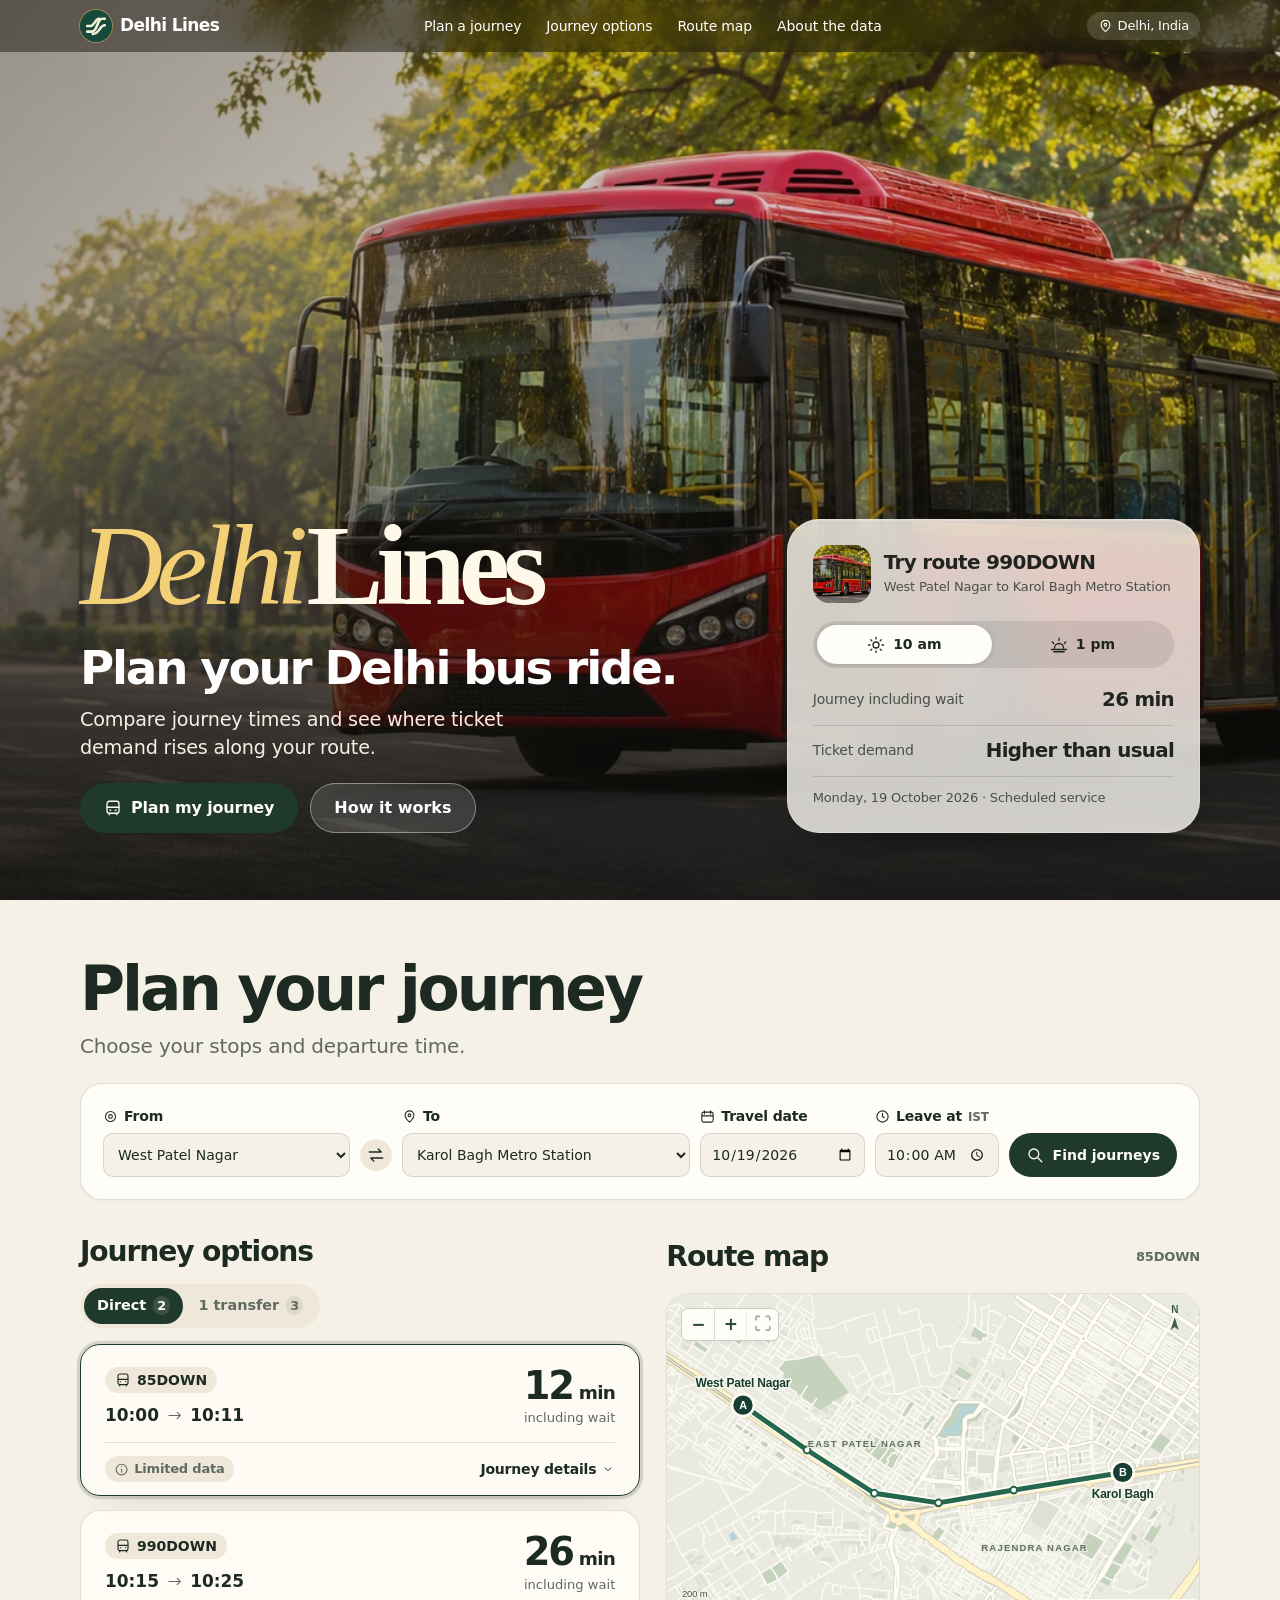
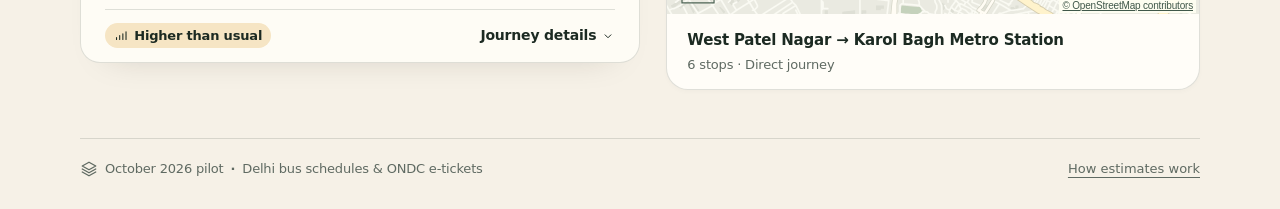
==== index.html @ 76fb63d9 "Add Delhi Lines bus journey planner and ticket-demand pilot" ====
<!doctype html>
<html lang="en">
<head>
  <meta charset="utf-8">
  <meta name="viewport" content="width=device-width,initial-scale=1">
  <meta name="theme-color" content="#1f3a2b">
  <title>Delhi Lines · Bus journey planner</title>
  <link rel="icon" href="mark.svg" type="image/svg+xml">
  <link rel="stylesheet" href="style.css">
  <link rel="stylesheet" href="journeys.css">
</head>
<body>
  <a class="skip" href="#search">Skip to journey search</a>
  <header class="masthead"><div class="shell mast-inner">
    <a class="brand" href="#top" aria-label="Delhi Lines home"><img src="mark.svg" alt="">Delhi Lines</a>
    <nav aria-label="Main navigation"><a href="#search">Plan a journey</a><a href="#options">Journey options</a><a href="#map-title">Route map</a><button type="button" class="plain" data-about>About the data</button></nav>
    <span class="location"><i data-icon="pin"></i>Delhi, India</span>
  </div></header>
  <main id="top">
    <section class="hero" aria-labelledby="title">
      <img class="hero-photo" src="delhi-avenue.webp" alt="" fetchpriority="high">
      <div class="shell hero-grid">
        <div class="hero-copy">
          <h1 id="title" aria-label="Delhi Lines"><em>Delhi</em><span>Lines</span></h1>
          <h2>Plan your Delhi bus ride.</h2>
          <p>Compare journey times and see where ticket demand rises along your route.</p>
          <div class="hero-actions"><a class="button primary" href="#search"><i data-icon="bus"></i>Plan my journey</a><button class="button ghost" type="button" data-about>How it works</button></div>
        </div>
        <aside class="demo-card" aria-labelledby="demo-title">
          <div class="demo-head"><img src="delhi-avenue.webp" alt=""><div><h2 id="demo-title">Try route 990DOWN</h2><p>West Patel Nagar to Karol Bagh Metro Station</p></div></div>
          <div class="presets" role="group" aria-label="Example departure time"><button type="button" data-demo="10:00"><i data-icon="sun"></i>10 am</button><button type="button" data-demo="13:00"><i data-icon="afternoon"></i>1 pm</button></div>
          <div aria-live="polite" aria-atomic="true"><dl class="demo-metrics"><div><dt>Journey including wait</dt><dd id="demo-duration"></dd></div><div><dt>Ticket demand</dt><dd id="demo-demand"></dd></div></dl>
          <p class="demo-note">Monday, 19 October 2026 · Scheduled service</p></div>
        </aside>
      </div>
    </section>
    <div class="shell planner-body">
    <section aria-labelledby="plan-title" class="plan-section" id="search">
    <h2 id="plan-title" class="display">Plan your journey</h2>
    <p class="section-lede">Choose your stops and departure time.</p>
    <form id="journey-search">
      <div class="form-row">
        <label class="control"><span><i data-icon="origin"></i>From</span><select id="origin"></select></label>
        <button id="swap" type="button" class="swap" title="Swap stops" aria-label="Swap stops"><i data-icon="swap"></i></button>
        <label class="control"><span><i data-icon="pin"></i>To</span><select id="dest"></select></label>
        <label class="control date"><span><i data-icon="calendar"></i>Travel date</span><input id="day" type="date" value="2026-10-19" required></label>
        <label class="control time"><span><i data-icon="clock"></i>Leave at <small>IST</small></span><input id="when" type="time" value="10:00" required></label>
        <button class="find" type="submit"><i data-icon="search"></i>Find journeys</button>
      </div>

    </form>
    <p id="error" role="alert" hidden></p>
    </section>
    <div class="workspace" id="options">
      <section id="results" aria-label="Journey options"></section>
      <aside class="map-section" aria-labelledby="map-title">
        <div class="panel-heading"><h2 id="map-title">Route map</h2><span class="map-tag" id="map-tag"></span></div>
        <div class="map-frame"><div id="map"></div>
          <div class="map-meta" id="map-meta"></div>
        </div>
      </aside>
    </div>
    <footer><span><i data-icon="layers"></i> October 2026 pilot <b>·</b> Delhi bus schedules &amp; ONDC e-tickets</span><button class="plain" type="button" data-about>How estimates work</button></footer>
    </div>
  </main>
  <dialog id="about" aria-labelledby="about-title"><div class="dialog-head"><h2 id="about-title">About the data</h2><button autofocus type="button" class="close" aria-label="Close" id="close"><i data-icon="close"></i></button></div>
    <h3>Scheduled journey times</h3><p>This pilot covers Delhi routes 85 and 990 in both directions. Times come from an archived timetable and include the wait after your chosen departure time. Actual bus arrivals can vary.</p>
    <h3>How to read ticket demand</h3><p>Each label compares a route segment with its usual weekday or weekend demand. Estimates use ONDC e-tickets from October 1–24, 2026, grouped into half-hour periods. Seat availability is unknown.</p>
    <h3>Where coverage is limited</h3><p>Only 6.65% of training tickets on these routes matched a single route pattern. A journey shows “Limited data” when any segment lacks enough observations. In the held-out week, 45% of supported weekday estimates kept the same label.</p>
  </dialog>
  <script src="data.js"></script><script src="planner.js"></script><script src="map.js"></script><script src="journeys.js"></script><script src="interface.js"></script>
</body>
</html>
---- style.css ----
:root {
  color-scheme: light dark;
  --ground:#f6f1e7; --surface:#fffdf8; --surface-2:#efe8da;
  --ink:#1c2a22; --muted:#5f6a62; --line:rgba(28,42,34,.14);
  --action:#1f3a2b; --action-ink:#fffdf8; --focus:#996609; --gold:#e3b04b;
  --glass:rgba(255,253,248,.79); --glass-text:#20241e; --glass-muted:#475146;
  --sans:-apple-system,BlinkMacSystemFont,"Segoe UI",system-ui,Arial,sans-serif;
  --serif:"Iowan Old Style","Palatino Linotype",Palatino,Georgia,serif;
  --ease:cubic-bezier(.22,1,.36,1);
}
@media(prefers-color-scheme:dark) {
  :root{--ground:#15130f;--surface:#1e1b16;--surface-2:#29251e;--ink:#f3ede1;--muted:#b8b0a2;--line:rgba(243,237,225,.17);--action:#e3b04b;--action-ink:#20190e;--focus:#efc977;--glass:rgba(30,27,22,.79);--glass-text:#fff7e9;--glass-muted:#dad3c5}
}
*,*::before,*::after{box-sizing:border-box}
html{scroll-padding-top:72px;-webkit-text-size-adjust:100%}
body{margin:0;background:var(--ground);color:var(--ink);font:17px/1.5 var(--sans);letter-spacing:-.011em;-webkit-font-smoothing:antialiased}
button,input,select{font:inherit;color:inherit}button,select,summary{cursor:pointer}button,a,input,select,summary{touch-action:manipulation}
:focus-visible{outline:3px solid var(--focus);outline-offset:4px}::selection{background:#e3b04b;color:#211c13}
.shell{width:min(100% - clamp(32px,8vw,80px),1120px);margin-inline:auto}
.ui-icon{width:18px;height:18px;display:inline-block;vertical-align:middle;flex:none;stroke:currentColor;stroke-width:1.7;stroke-linecap:round;stroke-linejoin:round;fill:none}
.masthead{position:fixed;inset:0 0 auto;z-index:10;color:#fff;background:rgba(18,17,13,.46);backdrop-filter:saturate(1.2) blur(18px);transition:background-color .25s,color .25s}
.masthead.on-paper{background:color-mix(in srgb,var(--ground) 92%,transparent);color:var(--ink);box-shadow:0 1px 0 var(--line)}
.mast-inner,.brand,.masthead nav,.location,.hero-actions,.button,.demo-head,.presets,.presets button,.control>span,.find,.map-tag,footer{display:flex;align-items:center}
.mast-inner{min-height:52px;gap:30px}.brand{gap:8px;font-size:17px;font-weight:680;color:inherit;text-decoration:none;letter-spacing:-.035em;white-space:nowrap}.brand img{width:32px;height:32px;border-radius:50%;box-shadow:0 0 0 1px #e3b04b80}
.masthead nav{margin:auto;gap:25px}.masthead nav a,.masthead nav button{color:inherit;font-size:14px;font-weight:500;text-decoration:none}.masthead nav a:hover,.plain:hover{text-decoration:underline;text-underline-offset:4px}
.plain{background:none;border:0;padding:0}.location{gap:5px;border-radius:999px;background:#ffffff25;padding:4px 11px;font-size:13px}.on-paper .location{background:var(--surface-2)}.location svg{width:15px}
.hero{position:relative;isolation:isolate;min-height:max(640px,100svh);display:grid;align-items:end;overflow:hidden;background:#3c3831;color:#fff}
.hero-photo,.hero::after{position:absolute;inset:0;width:100%;height:100%;z-index:-2}.hero-photo{object-fit:cover;object-position:54% 44%}
.hero::after{content:"";z-index:-1;background:linear-gradient(0deg,rgba(12,14,12,.86) 0%,rgba(15,15,12,.56) 28%,rgba(13,15,12,.09) 67%,rgba(12,13,10,.19)),linear-gradient(90deg,rgba(19,19,16,.3),transparent 68%)}
.hero-grid{display:grid;grid-template-columns:minmax(0,1.4fr) minmax(330px,.9fr);align-items:end;gap:clamp(30px,5vw,76px);padding:112px 0 clamp(44px,7.4vh,80px)}
.hero-copy h1{margin:0 0 .18em;font-size:clamp(76px,9vw,144px);font-family:var(--serif);line-height:1;letter-spacing:-.06em;font-weight:700;color:#fff9e9;text-shadow:0 4px 24px #17150f44}
.hero-copy h1 em{color:#f3cf75;font-weight:400;margin-right:.045em}.hero-copy h2{margin:0;font-size:clamp(32px,3.65vw,58px);line-height:1.03;letter-spacing:-.047em;font-weight:640;text-wrap:balance}
.hero-copy p{max-width:38ch;margin:14px 0 22px;font-size:clamp(17px,1.5vw,22px);color:#f5f0e6;line-height:1.45}
.hero-actions{gap:12px;flex-wrap:wrap}.button,.find{border-radius:999px;justify-content:center;gap:9px;text-decoration:none;font-size:16px;font-weight:590;min-height:50px;padding:12px 24px;border:0}
.primary,.find{background:var(--action);color:var(--action-ink)}.primary:hover,.find:hover{filter:brightness(1.12)}.ghost{background:#ffffff22;color:#fff;box-shadow:inset 0 0 0 1px #ffffff65;backdrop-filter:blur(16px)}.ghost:hover{background:#ffffff35}.hero :focus-visible,.masthead:not(.on-paper) :focus-visible{outline-color:#f6cf71}
.demo-card{color:var(--glass-text);padding:25px;border-radius:32px;background:var(--glass);border:1px solid #ffffff47;backdrop-filter:saturate(1.4) blur(24px);box-shadow:inset 0 1px 0 #ffffff35,0 20px 50px -35px #000}
.demo-head{gap:13px}.demo-head img{width:58px;height:58px;object-fit:cover;object-position:72% 50%;border-radius:16px}.demo-head h2{font-size:20px;line-height:1.1;letter-spacing:-.035em;margin:0}.demo-head p,.demo-note{font-size:13px;color:var(--glass-muted);line-height:1.45}.demo-head p{margin:5px 0 0}
.presets{margin:18px 0 7px;padding:4px;gap:3px;border-radius:999px;background:color-mix(in srgb,currentColor 10%,transparent)}.presets button{flex:1;justify-content:center;gap:8px;font-size:14px;font-weight:650;background:none;border:0;padding:9px;border-radius:999px;min-height:38px}.presets button[aria-pressed=true]{background:var(--surface);color:var(--ink);box-shadow:0 1px 5px #0002}
.demo-metrics{margin:0}.demo-metrics div{display:flex;align-items:center;gap:8px;justify-content:space-between;border-bottom:1px solid color-mix(in srgb,currentColor 14%,transparent);padding:10px 0}.demo-metrics dt{font-size:14px;color:var(--glass-muted)}.demo-metrics dd{margin:0;text-align:right;font-size:clamp(18px,1.55vw,23px);font-weight:670;letter-spacing:-.035em;font-variant-numeric:tabular-nums}.demo-note{margin:12px 0 0}
.plan-section{padding-top:56px}.display,.dialog-head h2{font-size:clamp(35px,4.8vw,65px);line-height:1.06;font-weight:700;letter-spacing:-.05em;margin:0}.section-lede{color:var(--muted);margin:10px 0 22px;font-size:20px}
#journey-search,.map-frame,dialog{border:1px solid var(--line);border-radius:22px;background:var(--surface);box-shadow:0 2px 5px #20180d06}
.form-row{display:grid;grid-template-columns:minmax(0,1.2fr) 32px minmax(0,1.4fr) minmax(136px,.8fr) minmax(112px,.6fr) auto;gap:10px;align-items:end;padding:22px}
.control{display:grid;gap:6px;min-width:0}.control>span{gap:6px;font-size:14px;font-weight:620}.control small{font-size:12px;color:var(--muted)}.control span svg{width:15px;height:15px}
.control select,.control input{min-width:0;width:100%;height:44px;padding:0 10px;border:1px solid var(--line);border-radius:10px;background:var(--ground);font-size:14px;text-overflow:ellipsis}
.swap,.close{width:32px;height:32px;display:grid;place-items:center;background:var(--surface-2);border:0;border-radius:50%;color:var(--ink)}.swap{margin-bottom:6px}.find{min-height:44px;padding:10px 17px;font-size:14px}
.workspace{display:grid;grid-template-columns:minmax(0,1.05fr) minmax(0,1fr);gap:26px;margin:36px 0 48px;align-items:start}.workspace h2,.panel-heading h2{font-size:clamp(24px,2.2vw,32px);letter-spacing:-.04em;line-height:1.12;font-weight:680}.panel-heading{display:flex;align-items:center;justify-content:space-between;margin-bottom:15px;gap:10px;min-height:42px}.panel-heading h2{margin:0}.map-tag{font-size:13px;font-weight:650;color:var(--muted)}
.map-frame{overflow:hidden}#map{height:clamp(270px,25vw,350px);background:#eceee4;overflow:hidden;color-scheme:light;color:#1c2a22}.map-meta{padding:15px 20px;display:grid;gap:3px}.map-meta strong{font-size:15px}.map-meta span,footer{font-size:13px;color:var(--muted)}footer{gap:12px;flex-wrap:wrap;justify-content:space-between;padding:20px 0 30px;border-top:1px solid var(--line)}footer span{display:inline-flex;align-items:center;gap:7px}footer button{text-decoration:underline;text-underline-offset:4px}
dialog{width:min(480px,calc(100% - 28px));padding:26px;color:var(--ink)}dialog::backdrop{background:#191611ae}.dialog-head{display:flex;align-items:center;justify-content:space-between}.dialog-head h2{font-size:28px}dialog h3{font-size:17px;margin:20px 0 3px}dialog p{margin:0;color:var(--muted);font-size:15px}
.skip{position:fixed;top:-80px;left:12px;z-index:20;background:var(--surface);color:var(--ink);padding:10px 16px;border-radius:999px}.skip:focus{top:6px}#error{color:var(--ink);font-weight:650}
@media(prefers-reduced-motion:no-preference){html{scroll-behavior:smooth}.hero-copy,.demo-card{animation:appear .65s var(--ease) both}.demo-card{animation-delay:.12s}@keyframes appear{from{opacity:0;transform:translateY(12px)}to{opacity:1;transform:none}}}
@media(prefers-reduced-transparency:reduce){.demo-card{background:var(--surface);color:var(--ink)}.masthead{background:#26251f}.masthead.on-paper{background:var(--surface)}}
@media(max-width:950px){.form-row{grid-template-columns:1fr 36px 1fr 1fr}.form-row .control:first-child,.date{grid-column:1/3}.swap{grid-row:1;grid-column:3}.form-row .control:nth-child(3){grid-column:3/5;grid-row:1;margin-left:45px}.hero-grid{grid-template-columns:1.12fr 1fr;gap:26px}.demo-card{padding:20px}.mast-inner{gap:16px}.masthead nav{gap:18px}}
@media(max-width:740px){.masthead nav a:not(:first-child){display:none}.hero-grid{grid-template-columns:1fr;gap:20px;padding-top:clamp(200px,31svh,300px);padding-bottom:30px}.hero-photo{object-position:62% 40%}.hero-copy h1{font-size:clamp(65px,13vw,96px)}.hero-copy h2{font-size:clamp(29px,6vw,42px)}.hero-copy p{margin:9px 0 15px;max-width:38ch}.button{min-height:44px;font-size:15px;padding:10px 18px}.demo-card{max-width:500px}.hero{min-height:100svh}.workspace{grid-template-columns:1fr}.plan-section{padding-top:35px}.map-frame #map{height:290px}}
@media(max-width:520px){.mast-inner{gap:10px;justify-content:space-between}.brand{font-size:15px;gap:6px}.brand img{width:27px;height:27px}.masthead nav{gap:13px;margin:0}.masthead nav a,.masthead nav button{font-size:12px}.location{display:none}.hero-grid{padding-top:clamp(172px,30svh,240px)}.demo-card{padding:17px;border-radius:23px}.demo-head img{width:44px;height:44px;border-radius:12px}.demo-head h2{font-size:18px}.presets{margin-top:13px}.demo-metrics div{padding:7px 0}.form-row{padding:17px;grid-template-columns:1fr 1fr;gap:13px;position:relative}.form-row .control:first-child,.form-row .control:nth-child(3){grid-row:auto;grid-column:1/-1;margin:0 36px 0 0}.swap{position:absolute;right:12px;top:61px;transform:rotate(90deg)}.date{grid-column:1}.find{grid-column:1/-1}.section-lede{font-size:17px}.workspace{margin-top:28px}footer span{display:block}}
---- journeys.css ----
.jo-panel {
  --jo-ink: var(--ink, #1c2a22);
  --jo-muted: var(--muted, #5f6a62);
  --jo-action: var(--action, #1f3a2b);
  --jo-action-ink: var(--action-ink, #fffdf8);
  --jo-surface: var(--surface, #fffdf8);
  --jo-ground: var(--ground, #f6f1e7);
  --jo-tray: var(--surface-2, #efe8da);
  --jo-line: color-mix(in srgb, var(--jo-ink) 14%, transparent);
  --jo-focus: var(--focus, var(--jo-action));
  --jo-round: 20px;
  min-width: 0;
  color: var(--jo-ink);
}
.jo-panel *, .jo-panel *::before, .jo-panel *::after { box-sizing: border-box; }
.jo-panel button { font: inherit; cursor: pointer; touch-action: manipulation; }
.jo-panel svg { width: 1em; height: 1em; flex: none; }
.jo-heading { margin: 0 0 16px; font-size: clamp(1.6rem, 2.8vw, 2.65rem); font-weight: 650; line-height: 1.08; letter-spacing: -.045em; }
.jo-filters { display: inline-flex; width: fit-content; max-width: 100%; gap: 2px; padding: 4px; margin-bottom: 16px; background: var(--jo-tray); border-radius: 999px; }
.jo-panel .jo-filter { display: inline-flex; align-items: center; justify-content: center; gap: 7px; border: 0; border-radius: 999px; padding: 8px 13px; font-size: .9rem; line-height: 1.2; font-weight: 600; color: var(--jo-muted); background: transparent; min-height: 36px; }
.jo-filter[aria-pressed="true"] { background: var(--jo-action); color: var(--jo-action-ink); }
.jo-filter:hover:not([aria-pressed="true"]) { color: var(--jo-ink); }
.jo-count { font-size: .8rem; font-variant-numeric: tabular-nums; font-weight: 650; background: color-mix(in srgb, currentColor 12%, transparent); border-radius: 999px; min-width: 1.35em; padding: 2px 4px; }
.jo-list { display: grid; gap: 14px; }
.jo-card, .jo-empty {
  border: 1px solid var(--jo-line);
  border-radius: var(--jo-round);
  background: color-mix(in srgb, var(--jo-surface) 88%, transparent);
  box-shadow: inset 0 1px 0 #ffffff28, 0 18px 36px -30px #241c1240;
}
.jo-card { min-width: 0; position: relative; transition: background-color .22s, border-color .22s, box-shadow .22s; }
.jo-card:has(.jo-pick[aria-pressed="true"]) {
  border-color: var(--jo-action);
  box-shadow: 0 0 0 3px color-mix(in srgb, var(--jo-action) 17%, transparent), 0 20px 36px -29px #231a1240;
}
.jo-panel .jo-pick { display: flex; width: 100%; justify-content: space-between; gap: 16px; padding: 22px 24px 16px; color: inherit; text-align: left; background: transparent; border: 0; border-radius: var(--jo-round) var(--jo-round) 0 0; }
@media (hover:hover) {
  .jo-card:has(.jo-pick:hover) { background-color: var(--jo-surface); border-color: var(--jo-action); }
  .jo-summary:hover .jo-disclosure { text-decoration: underline; text-underline-offset: 3px; }
}
.jo-pick:focus-visible, .jo-summary:focus-visible, .jo-filter:focus-visible { outline: 3px solid var(--jo-focus); outline-offset: 3px; z-index: 1; }
.jo-info { display: grid; gap: 12px; min-width: 0; }
.jo-routes, .jo-times, .jo-route, .jo-disclosure, .jo-demand, .jo-change { display: inline-flex; align-items: center; }
.jo-routes { gap: 6px; flex-wrap: wrap; color: var(--jo-muted); }
.jo-routes > svg { width: .875rem; }
.jo-route { gap: 6px; padding: 4px 10px; background: var(--jo-tray); border-radius: 999px; color: var(--jo-ink); font-size: .875rem; line-height: 1.3; font-weight: 650; }
.jo-route svg { width: 1rem; height: 1rem; }
.jo-times { gap: 8px; font-size: 1.06rem; font-weight: 580; line-height: 1.2; font-variant-numeric: tabular-nums; }
.jo-times svg { color: var(--jo-muted); width: .9em; }
.jo-duration { align-self: center; flex: none; display: grid; justify-items: end; gap: 4px; }
.jo-duration-value { font-size: clamp(1.95rem, 3vw, 2.65rem); line-height: 1; font-weight: 650; font-variant-numeric: tabular-nums; letter-spacing: -.055em; }
.jo-unit { font-size: .48em; letter-spacing: -.035em; font-weight: 550; }
.jo-duration-caption { font-size: .82rem; line-height: 1.3; color: var(--jo-muted); }
.jo-details { margin: 0 24px; border-top: 1px solid var(--jo-line); }
.jo-summary { display: flex; flex-wrap: wrap; justify-content: space-between; align-items: center; gap: 8px; min-height: 52px; padding: 10px 0; cursor: pointer; font-size: .875rem; border-radius: 5px; }
.jo-summary::-webkit-details-marker { display: none; }
.jo-summary::marker { content: ''; }
.jo-disclosure { gap: 5px; margin-left: auto; color: var(--jo-ink); font-weight: 580; }
.jo-disclosure svg { transition: transform .22s ease; }
.jo-details[open] > .jo-summary .jo-disclosure svg { transform: rotate(180deg); }
.jo-demand { width: fit-content; gap: 5px; border-radius: 999px; font-size: .8125rem; font-weight: 600; padding: 5px 9px; line-height: 1.2; }
.jo-demand svg { width: .95rem; height: .95rem; }
.jo-demand-limited { color: var(--jo-muted); background: var(--jo-tray); }
.jo-demand-higher { color: var(--jo-ink); background: color-mix(in srgb, #d99a1e 24%, var(--jo-surface)); }
.jo-demand-lower { color: var(--jo-ink); background: color-mix(in srgb, #589866 22%, var(--jo-surface)); }
.jo-demand-typical { color: var(--jo-ink); background: var(--jo-tray); }
.jo-breakdown { padding: 4px 0 20px; color: var(--jo-muted); font-size: .935rem; }
.jo-leg-heading { margin: 8px 0; font-size: 1rem; color: var(--jo-ink); }
.jo-measured { margin: 0 0 12px; line-height: 1.52; }
.jo-segments { list-style: none; padding: 0; margin: 0; }
.jo-segment { display: flex; flex-wrap: wrap; align-items: center; justify-content: space-between; gap: 8px 12px; padding: 11px 0; border-top: 1px solid var(--jo-line); }
.jo-segment-name { flex: 1 1 130px; font-weight: 520; color: var(--jo-ink); }
.jo-segment-stat { display: grid; justify-items: end; gap: 3px; }
.jo-sample { color: var(--jo-muted); font-size: .8rem; }
.jo-change { gap: 7px; padding: 9px 0; margin: 8px 0; color: var(--jo-ink); font-weight: 620; }
.jo-empty { margin: 0; padding: 24px; font-size: 1rem; line-height: 1.55; color: var(--jo-muted); }
@media(max-width: 550px) {
  .jo-panel .jo-pick { padding: 18px 16px 15px; }
  .jo-details { margin: 0 16px; }
  .jo-list { gap: 12px; }
}
@media(prefers-reduced-motion: reduce) {
  .jo-panel * { transition: none !important; }
}
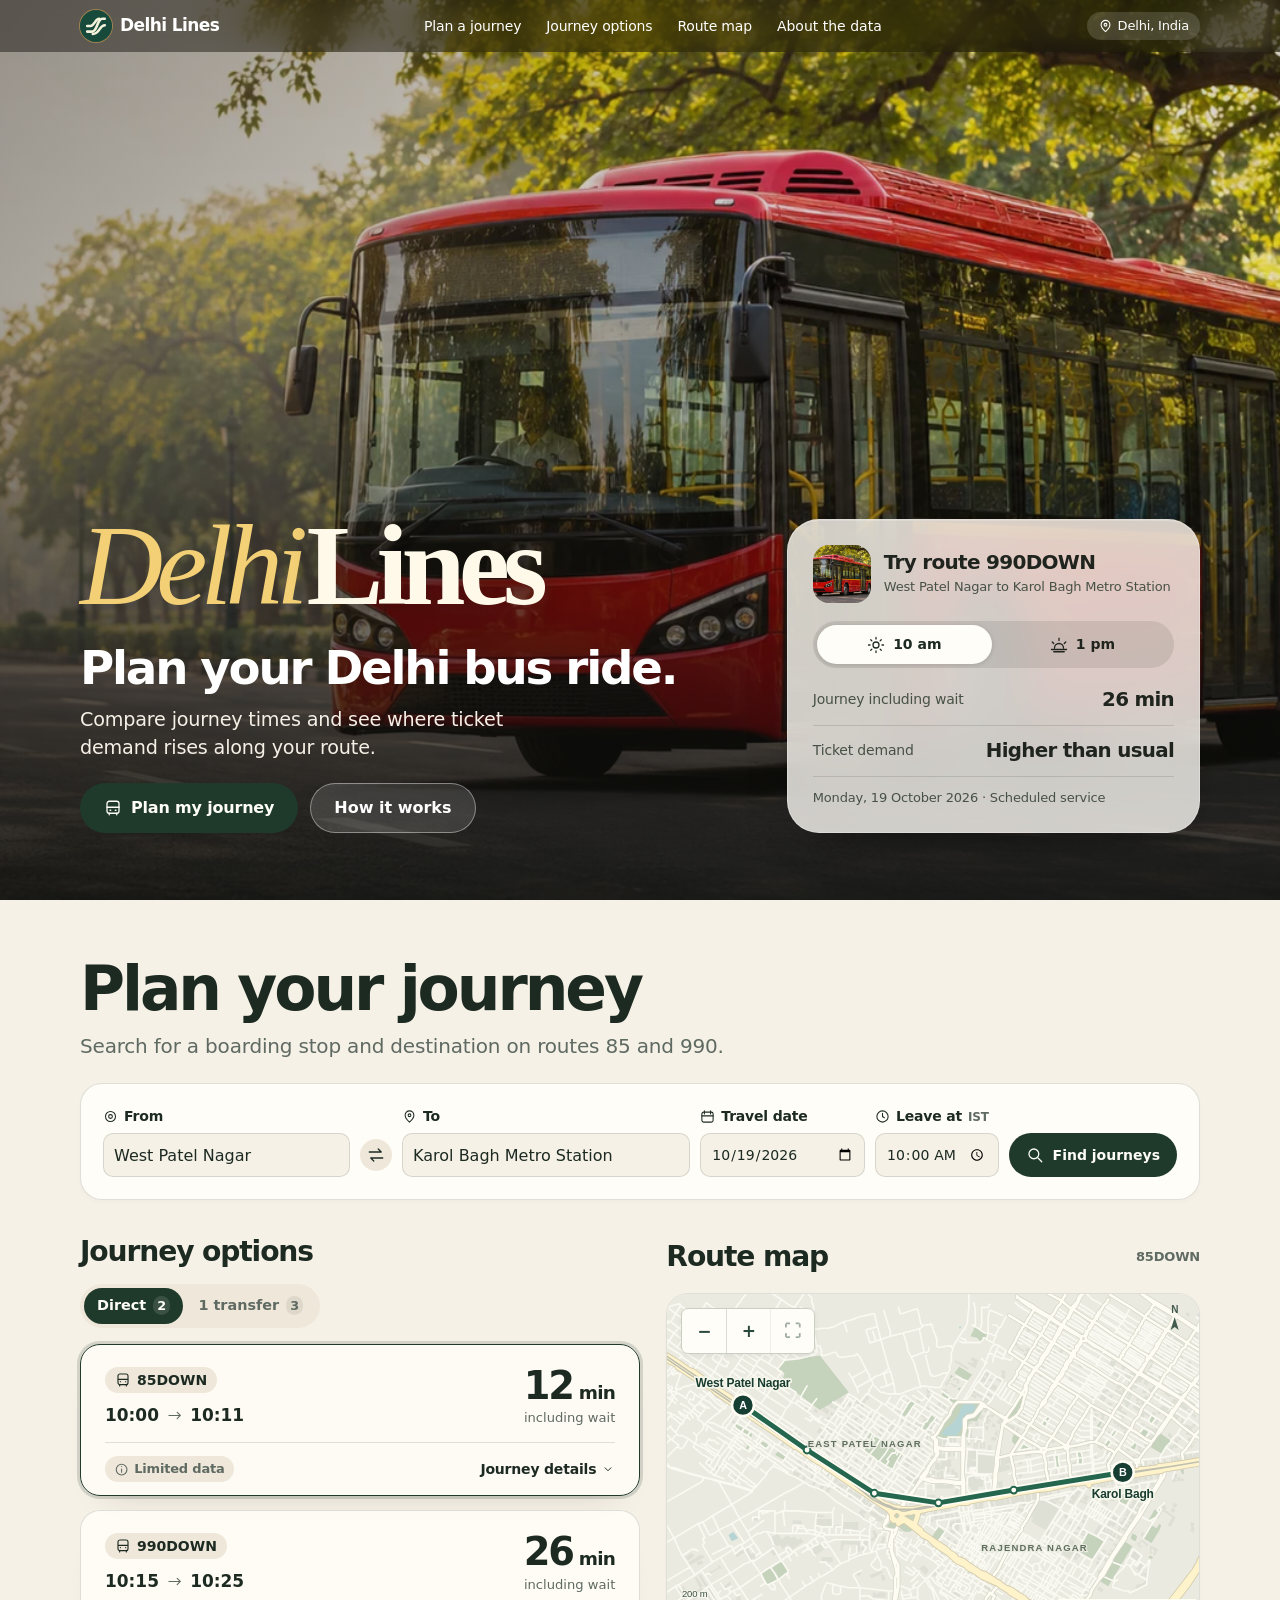
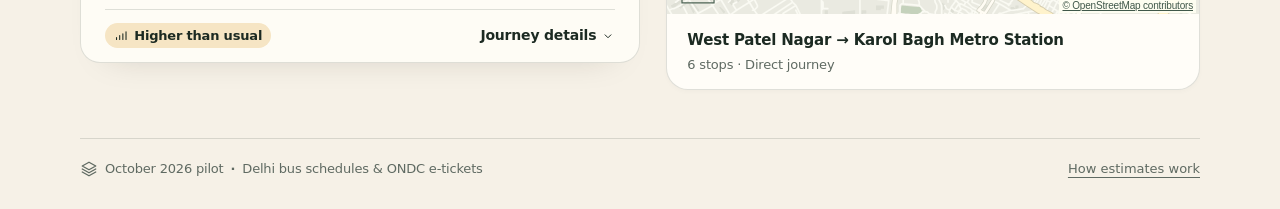
==== commit 2c050a40: "Add searchable stops and street-map coverage for longer journeys" ====
--- a/index.html
+++ b/index.html
@@ -10,25 +10,25 @@
   <link rel="stylesheet" href="journeys.css">
 </head>
 <body>
-  <a class="skip" href="#search">Skip to journey search</a>
+  <a class="skip" href="#search">Skip to content</a>
   <header class="masthead"><div class="shell mast-inner">
-    <a class="brand" href="#top" aria-label="Delhi Lines home"><img src="mark.svg" alt="">Delhi Lines</a>
+    <a class="brand" href="#top" aria-label="Delhi Lines home"><img width="32" height="32" src="mark.svg" alt="">Delhi Lines</a>
     <nav aria-label="Main navigation"><a href="#search">Plan a journey</a><a href="#options">Journey options</a><a href="#map-title">Route map</a><button type="button" class="plain" data-about>About the data</button></nav>
-    <span class="location"><i data-icon="pin"></i>Delhi, India</span>
+    <span class="location"><i aria-hidden="true" data-icon="pin"></i>Delhi, India</span>
   </div></header>
   <main id="top">
     <section class="hero" aria-labelledby="title">
-      <img class="hero-photo" src="delhi-avenue.webp" alt="" fetchpriority="high">
+      <img width="1920" height="739" class="hero-photo" src="delhi-avenue.webp" alt="" fetchpriority="high">
       <div class="shell hero-grid">
         <div class="hero-copy">
           <h1 id="title" aria-label="Delhi Lines"><em>Delhi</em><span>Lines</span></h1>
           <h2>Plan your Delhi bus ride.</h2>
           <p>Compare journey times and see where ticket demand rises along your route.</p>
-          <div class="hero-actions"><a class="button primary" href="#search"><i data-icon="bus"></i>Plan my journey</a><button class="button ghost" type="button" data-about>How it works</button></div>
+          <div class="hero-actions"><a class="button primary" href="#search"><i aria-hidden="true" data-icon="bus"></i>Plan my journey</a><button class="button ghost" type="button" data-about>How it works</button></div>
         </div>
         <aside class="demo-card" aria-labelledby="demo-title">
-          <div class="demo-head"><img src="delhi-avenue.webp" alt=""><div><h2 id="demo-title">Try route 990DOWN</h2><p>West Patel Nagar to Karol Bagh Metro Station</p></div></div>
-          <div class="presets" role="group" aria-label="Example departure time"><button type="button" data-demo="10:00"><i data-icon="sun"></i>10 am</button><button type="button" data-demo="13:00"><i data-icon="afternoon"></i>1 pm</button></div>
+          <div class="demo-head"><img width="58" height="58" src="delhi-avenue.webp" alt=""><div><h2 id="demo-title">Try route 990DOWN</h2><p>West Patel Nagar to Karol Bagh Metro Station</p></div></div>
+          <div class="presets" role="group" aria-label="Example departure time"><button type="button" data-demo="10:00"><i aria-hidden="true" data-icon="sun"></i>10 am</button><button type="button" data-demo="13:00"><i aria-hidden="true" data-icon="afternoon"></i>1 pm</button></div>
           <div aria-live="polite" aria-atomic="true"><dl class="demo-metrics"><div><dt>Journey including wait</dt><dd id="demo-duration"></dd></div><div><dt>Ticket demand</dt><dd id="demo-demand"></dd></div></dl>
           <p class="demo-note">Monday, 19 October 2026 · Scheduled service</p></div>
         </aside>
@@ -37,15 +37,15 @@
     <div class="shell planner-body">
     <section aria-labelledby="plan-title" class="plan-section" id="search">
     <h2 id="plan-title" class="display">Plan your journey</h2>
-    <p class="section-lede">Choose your stops and departure time.</p>
+    <p class="section-lede">Search for a boarding stop and destination on routes 85 and 990.</p>
     <form id="journey-search">
       <div class="form-row">
-        <label class="control"><span><i data-icon="origin"></i>From</span><select id="origin"></select></label>
-        <button id="swap" type="button" class="swap" title="Swap stops" aria-label="Swap stops"><i data-icon="swap"></i></button>
-        <label class="control"><span><i data-icon="pin"></i>To</span><select id="dest"></select></label>
-        <label class="control date"><span><i data-icon="calendar"></i>Travel date</span><input id="day" type="date" value="2026-10-19" required></label>
-        <label class="control time"><span><i data-icon="clock"></i>Leave at <small>IST</small></span><input id="when" type="time" value="10:00" required></label>
-        <button class="find" type="submit"><i data-icon="search"></i>Find journeys</button>
+        <label class="control"><span><i aria-hidden="true" data-icon="origin"></i>From</span><input id="origin" name="origin" aria-label="From" type="search" role="combobox" aria-autocomplete="list" aria-expanded="false" aria-controls="origin-options" autocomplete="off" spellcheck="false" placeholder="Search boarding stops" required><span class="stop-menu" id="origin-options" role="listbox" aria-label="Search boarding stops" hidden></span></label>
+        <button id="swap" type="button" class="swap" title="Swap stops" aria-label="Swap stops"><i aria-hidden="true" data-icon="swap"></i></button>
+        <label class="control"><span><i aria-hidden="true" data-icon="pin"></i>To</span><input id="dest" name="dest" aria-label="To" type="search" role="combobox" aria-autocomplete="list" aria-expanded="false" aria-controls="dest-options" autocomplete="off" spellcheck="false" placeholder="Search destination stops" required><span class="stop-menu" id="dest-options" role="listbox" aria-label="Search destination stops" hidden></span></label>
+        <label class="control date"><span><i aria-hidden="true" data-icon="calendar"></i>Travel date</span><input id="day" type="date" value="2026-10-19" required></label>
+        <label class="control time"><span><i aria-hidden="true" data-icon="clock"></i>Leave at <small>IST</small></span><input id="when" type="time" value="10:00" required></label>
+        <button class="find" type="submit"><i aria-hidden="true" data-icon="search"></i>Find journeys</button>
       </div>
 
     </form>
@@ -60,10 +60,10 @@
         </div>
       </aside>
     </div>
-    <footer><span><i data-icon="layers"></i> October 2026 pilot <b>·</b> Delhi bus schedules &amp; ONDC e-tickets</span><button class="plain" type="button" data-about>How estimates work</button></footer>
+    <footer><span><i aria-hidden="true" data-icon="layers"></i> October 2026 pilot <b>·</b> Delhi bus schedules &amp; ONDC e-tickets</span><button class="plain" type="button" data-about>How estimates work</button></footer>
     </div>
   </main>
-  <dialog id="about" aria-labelledby="about-title"><div class="dialog-head"><h2 id="about-title">About the data</h2><button autofocus type="button" class="close" aria-label="Close" id="close"><i data-icon="close"></i></button></div>
+  <dialog id="about" aria-labelledby="about-title"><div class="dialog-head"><h2 id="about-title">About the data</h2><button autofocus type="button" class="close" aria-label="Close" id="close"><i aria-hidden="true" data-icon="close"></i></button></div>
     <h3>Scheduled journey times</h3><p>This pilot covers Delhi routes 85 and 990 in both directions. Times come from an archived timetable and include the wait after your chosen departure time. Actual bus arrivals can vary.</p>
     <h3>How to read ticket demand</h3><p>Each label compares a route segment with its usual weekday or weekend demand. Estimates use ONDC e-tickets from October 1–24, 2026, grouped into half-hour periods. Seat availability is unknown.</p>
     <h3>Where coverage is limited</h3><p>Only 6.65% of training tickets on these routes matched a single route pattern. A journey shows “Limited data” when any segment lacks enough observations. In the held-out week, 45% of supported weekday estimates kept the same label.</p>
--- a/style.css
+++ b/style.css
@@ -52,3 +52,11 @@
 @media(max-width:950px){.form-row{grid-template-columns:1fr 36px 1fr 1fr}.form-row .control:first-child,.date{grid-column:1/3}.swap{grid-row:1;grid-column:3}.form-row .control:nth-child(3){grid-column:3/5;grid-row:1;margin-left:45px}.hero-grid{grid-template-columns:1.12fr 1fr;gap:26px}.demo-card{padding:20px}.mast-inner{gap:16px}.masthead nav{gap:18px}}
 @media(max-width:740px){.masthead nav a:not(:first-child){display:none}.hero-grid{grid-template-columns:1fr;gap:20px;padding-top:clamp(200px,31svh,300px);padding-bottom:30px}.hero-photo{object-position:62% 40%}.hero-copy h1{font-size:clamp(65px,13vw,96px)}.hero-copy h2{font-size:clamp(29px,6vw,42px)}.hero-copy p{margin:9px 0 15px;max-width:38ch}.button{min-height:44px;font-size:15px;padding:10px 18px}.demo-card{max-width:500px}.hero{min-height:100svh}.workspace{grid-template-columns:1fr}.plan-section{padding-top:35px}.map-frame #map{height:290px}}
 @media(max-width:520px){.mast-inner{gap:10px;justify-content:space-between}.brand{font-size:15px;gap:6px}.brand img{width:27px;height:27px}.masthead nav{gap:13px;margin:0}.masthead nav a,.masthead nav button{font-size:12px}.location{display:none}.hero-grid{padding-top:clamp(172px,30svh,240px)}.demo-card{padding:17px;border-radius:23px}.demo-head img{width:44px;height:44px;border-radius:12px}.demo-head h2{font-size:18px}.presets{margin-top:13px}.demo-metrics div{padding:7px 0}.form-row{padding:17px;grid-template-columns:1fr 1fr;gap:13px;position:relative}.form-row .control:first-child,.form-row .control:nth-child(3){grid-row:auto;grid-column:1/-1;margin:0 36px 0 0}.swap{position:absolute;right:12px;top:61px;transform:rotate(90deg)}.date{grid-column:1}.find{grid-column:1/-1}.section-lede{font-size:17px}.workspace{margin-top:28px}footer span{display:block}}
+html,body{overflow-x:clip}
+.control{position:relative}
+.control input[type=search]{font-size:16px}
+.control>.stop-menu{display:block;position:absolute;top:100%;left:0;z-index:6;width:max(100%, min(320px, 76vw));max-height:225px;overflow:auto;overscroll-behavior:contain;padding:6px;background:var(--surface);color:var(--ink);border:1px solid var(--line);border-radius:12px;box-shadow:0 6px 20px var(--line);font-weight:450}
+.control>.stop-menu[hidden]{display:none}
+.stop-menu [role=option]{display:flex;align-items:center;padding:8px 10px;min-height:44px;cursor:pointer;border-radius:7px}
+.stop-menu [role=option]:hover,.stop-menu [aria-selected=true]{background:var(--surface-2)}
+@media(max-width:740px){.control>.stop-menu{width:100%}}
